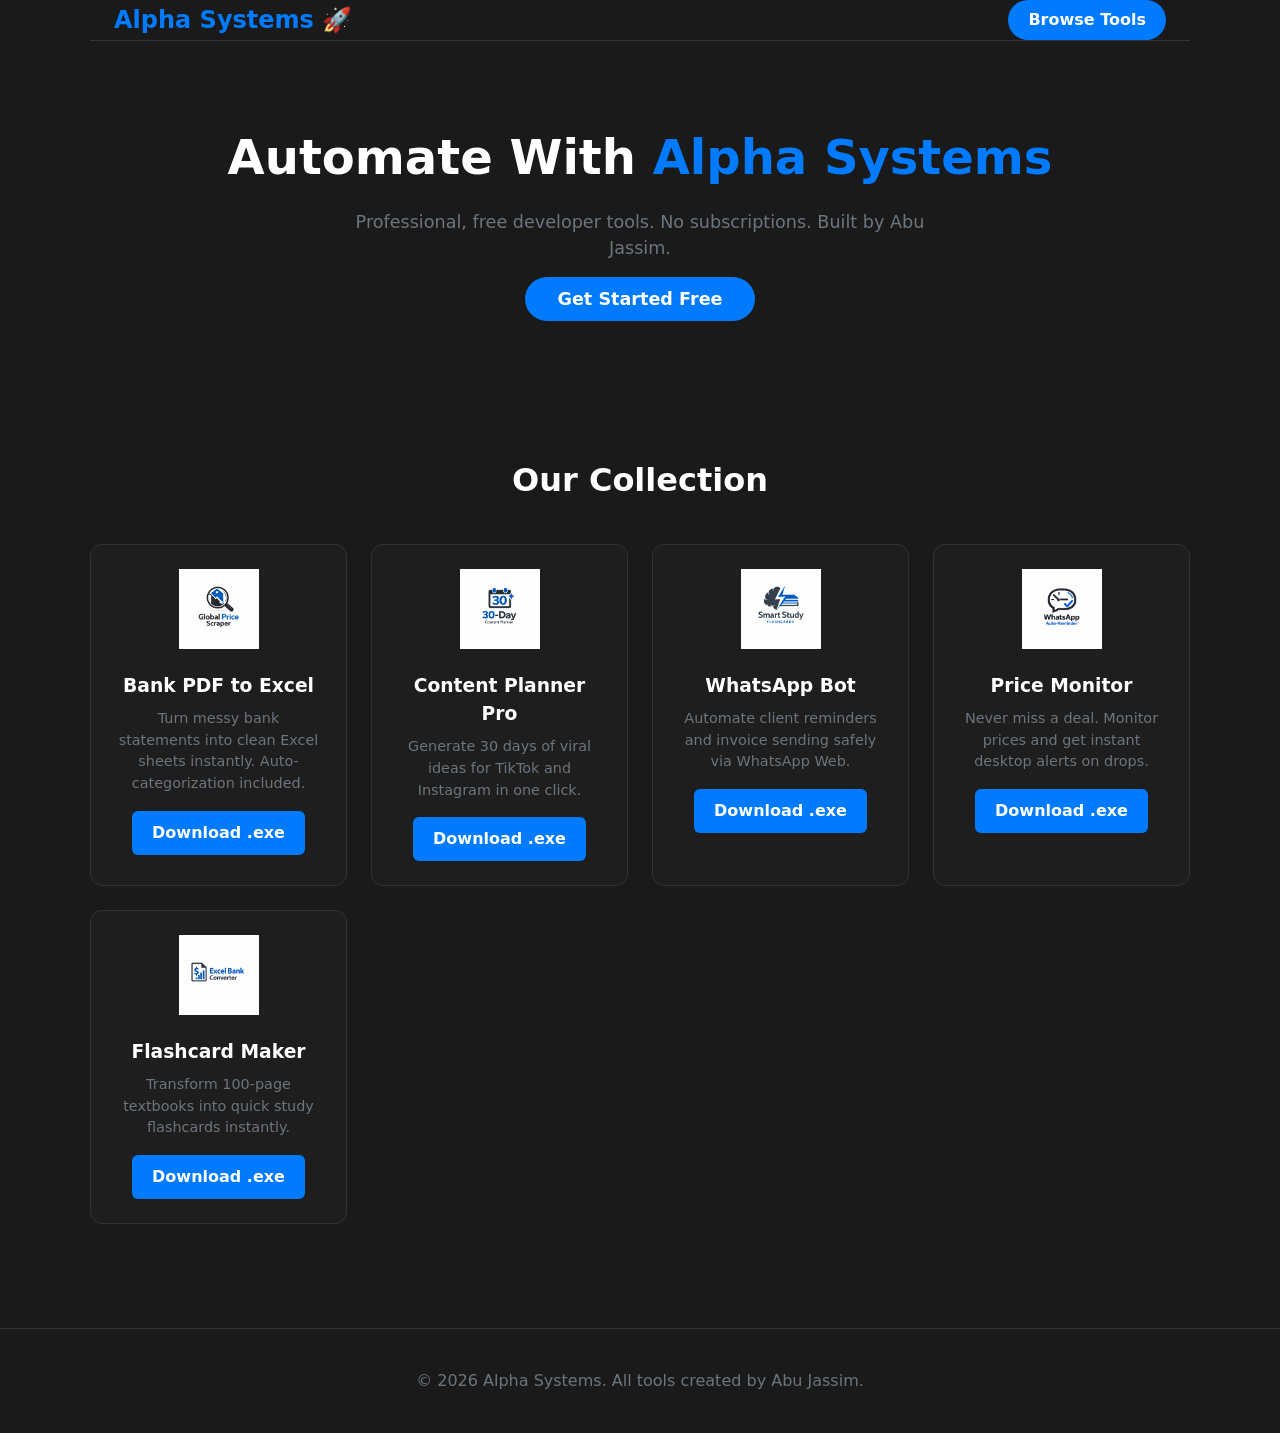
==== index.html @ 5dc7b46e "Initial Release: Alpha System Brand Integrated" ====
<!DOCTYPE html>
<html lang="en">
<head>
    <meta charset="UTF-8">
    <meta name="viewport" content="width=device-width, initial-scale=1.0">
    <title>Alpha Systems | Free Developer Tools</title>
    <link rel="stylesheet" href="styles.css">
</head>
<body>
    <nav class="container">
        <a href="#" class="logo">Alpha Systems 🚀</a>
        <a href="#tools" class="btn-nav">Browse Tools</a>
    </nav>
    <header class="hero container">
        <h1>Automate With <span class="hl">Alpha Systems</span></h1>
        <p>Professional, free developer tools. No subscriptions. Built by Abu Jassim.</p>
        <a href="#tools" class="btn-hero">Get Started Free</a>
    </header>
    <section id="tools" class="section container">
        <h2>Our Collection</h2>
        <div class="grid">
            <div class="card"> <img src="assets/logo_bank.png" class="card-img" alt="Bank Tool Logo"> <h3>Bank PDF to Excel</h3> <p>Turn messy bank statements into clean Excel sheets instantly. Auto-categorization included.</p> <a href="#" class="btn-card">Download .exe</a> </div>
            <div class="card"> <img src="assets/logo_planner.png" class="card-img" alt="Planner Tool Logo"> <h3>Content Planner Pro</h3> <p>Generate 30 days of viral ideas for TikTok and Instagram in one click.</p> <a href="#" class="btn-card">Download .exe</a> </div>
            <div class="card"> <img src="assets/logo_whatsapp.png" class="card-img" alt="WhatsApp Bot Logo"> <h3>WhatsApp Bot</h3> <p>Automate client reminders and invoice sending safely via WhatsApp Web.</p> <a href="#" class="btn-card">Download .exe</a> </div>
            <div class="card"> <img src="assets/logo_price.png" class="card-img" alt="Price Monitor Logo"> <h3>Price Monitor</h3> <p>Never miss a deal. Monitor prices and get instant desktop alerts on drops.</p> <a href="#" class="btn-card">Download .exe</a> </div>
            <div class="card"> <img src="assets/logo_study.png" class="card-img" alt="Study Helper Logo"> <h3>Flashcard Maker</h3> <p>Transform 100-page textbooks into quick study flashcards instantly.</p> <a href="#" class="btn-card">Download .exe</a> </div>
        </div>
    </section>
    <footer>&copy; 2026 Alpha Systems. All tools created by Abu Jassim.</footer>
</body>
</html>
---- styles.css ----
/* Alpha System Brand Styles */
:root {
    --bg-primary: #1A1A1B;
    --bg-card: #1E1E1E;
    --accent: #007BFF;
    --text-secondary: #6C757D;
    --text-white: #FFFFFF;
    --spacing-base: 8px;
}
* { box-sizing: border-box; margin: 0; padding: 0; }
body {
    font-family: 'Inter', system-ui, sans-serif;
    background: var(--bg-primary);
    color: var(--text-white);
    line-height: 1.5;
}
.container { max-width: 1100px; margin: 0 auto; padding: 0 calc(var(--spacing-base) * 3); }

/* Navigation */
nav { padding: calc(var(--spacing-base) * 2); border-bottom: 1px solid #333; display: flex; justify-content: space-between; align-items: center; }
.logo { font-weight: 800; font-size: 1.5rem; color: var(--accent); text-decoration: none; }
.btn-nav { background: var(--accent); color: white; padding: calc(var(--spacing-base) * 1) calc(var(--spacing-base) * 2.5); border-radius: 50px; text-decoration: none; font-weight: 600; }

/* Hero */
.hero { text-align: center; padding: calc(var(--spacing-base) * 10) 0; }
.hero h1 { font-size: 3rem; margin-bottom: calc(var(--spacing-base) * 2); }
.hero .hl { color: var(--accent); }
.hero p { color: var(--text-secondary); font-size: 1.1rem; max-width: 600px; margin: 0 auto calc(var(--spacing-base) * 3); }
.btn-hero { font-size: 1.1rem; padding: calc(var(--spacing-base) * 1.5) calc(var(--spacing-base) * 4); background: var(--accent); color: white; border-radius: 50px; text-decoration: none; font-weight: bold; }

/* Grid */
.section { padding: calc(var(--spacing-base) * 8) 0; }
.section h2 { text-align: center; margin-bottom: calc(var(--spacing-base) * 5); font-size: 2rem; }
.grid { display: grid; grid-template-columns: repeat(auto-fit, minmax(250px, 1fr)); gap: calc(var(--spacing-base) * 3); }
.card { background: var(--bg-card); padding: calc(var(--spacing-base) * 3); border-radius: 12px; border: 1px solid #333; text-align: center; transition: transform 0.2s; }
.card:hover { transform: translateY(-4px); border-color: var(--accent); }
.card-img { width: 80px; height: 80px; margin-bottom: calc(var(--spacing-base) * 2); object-fit: contain; }
.card h3 { margin-bottom: calc(var(--spacing-base) * 1); }
.card p { color: var(--text-secondary); font-size: 0.9rem; margin-bottom: calc(var(--spacing-base) * 2); }
.btn-card { display: inline-block; padding: 10px 20px; background: var(--accent); color: white; text-decoration: none; border-radius: 6px; font-weight: 600; }

footer { text-align: center; padding: calc(var(--spacing-base) * 5); color: var(--text-secondary); margin-top: calc(var(--spacing-base) * 5); border-top: 1px solid #333; }
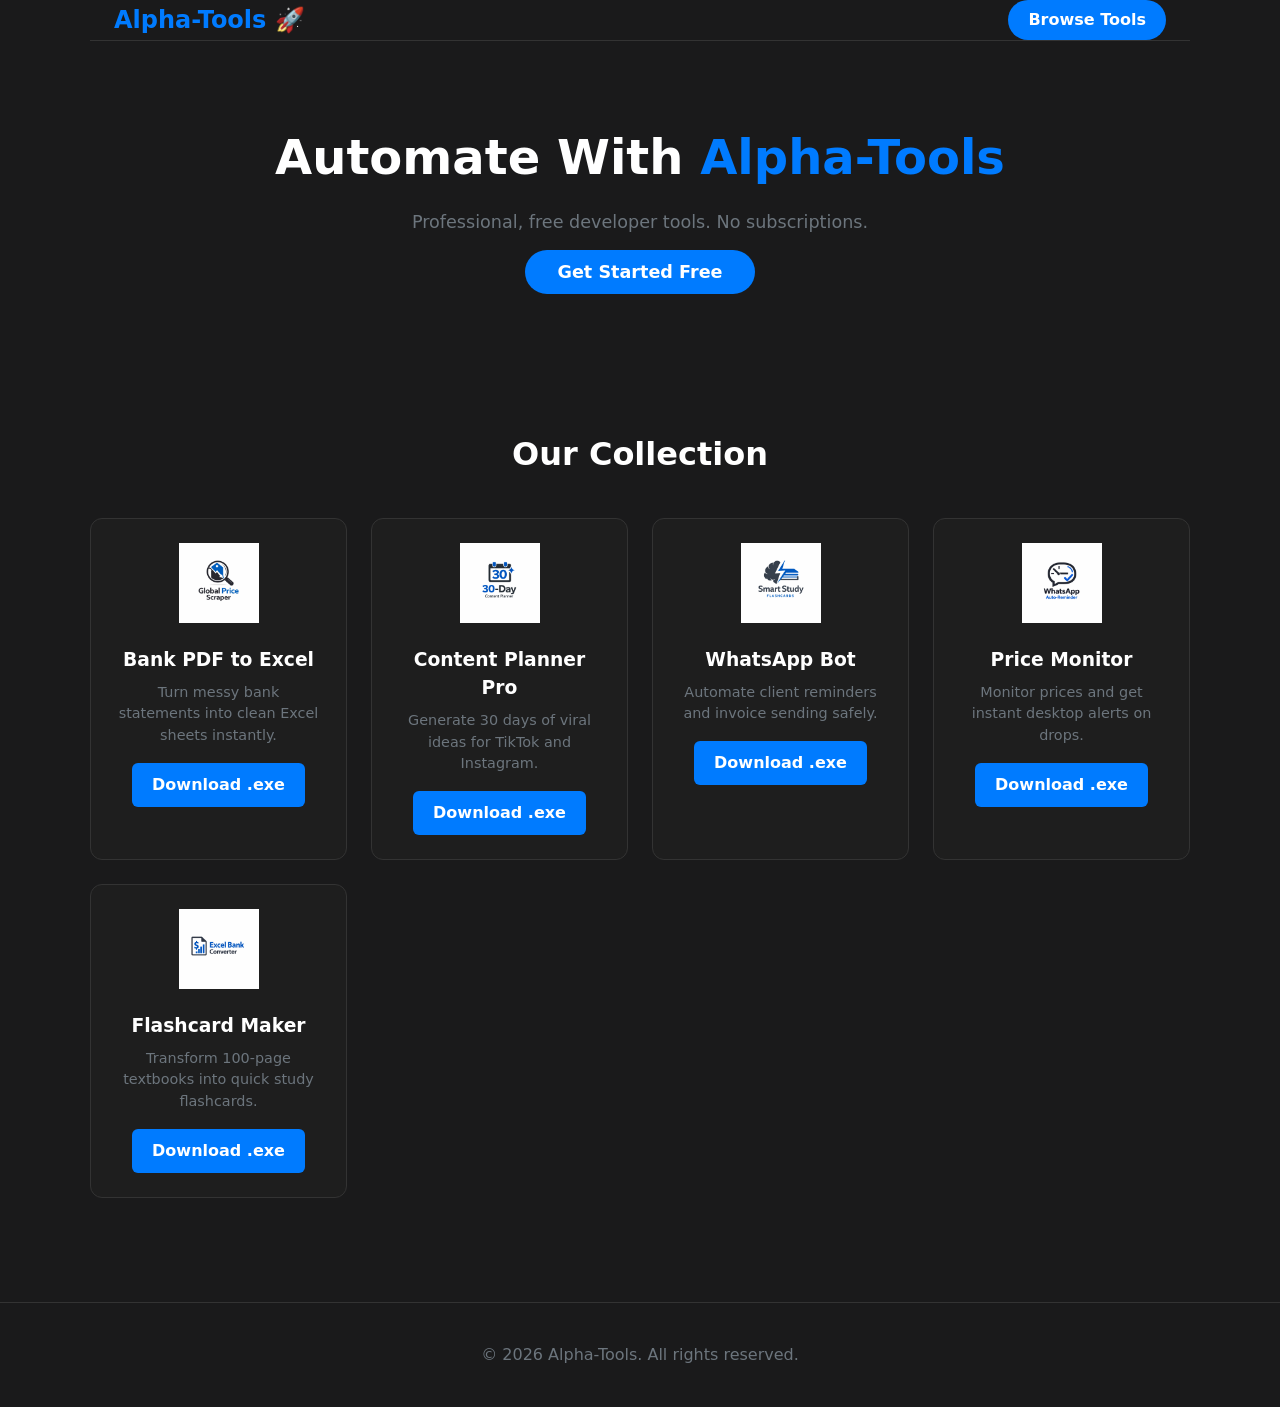
==== commit 20f445dc: "Update: Alpha-Tools Branding and Executables Added" ====
--- a/index.html
+++ b/index.html
@@ -3,29 +3,54 @@
 <head>
     <meta charset="UTF-8">
     <meta name="viewport" content="width=device-width, initial-scale=1.0">
-    <title>Alpha Systems | Free Developer Tools</title>
+    <title>Alpha-Tools | Free Developer Utilities</title>
     <link rel="stylesheet" href="styles.css">
 </head>
 <body>
     <nav class="container">
-        <a href="#" class="logo">Alpha Systems 🚀</a>
+        <a href="#" class="logo">Alpha-Tools 🚀</a>
         <a href="#tools" class="btn-nav">Browse Tools</a>
     </nav>
     <header class="hero container">
-        <h1>Automate With <span class="hl">Alpha Systems</span></h1>
-        <p>Professional, free developer tools. No subscriptions. Built by Abu Jassim.</p>
+        <h1>Automate With <span class="hl">Alpha-Tools</span></h1>
+        <p>Professional, free developer tools. No subscriptions.</p>
         <a href="#tools" class="btn-hero">Get Started Free</a>
     </header>
     <section id="tools" class="section container">
         <h2>Our Collection</h2>
         <div class="grid">
-            <div class="card"> <img src="assets/logo_bank.png" class="card-img" alt="Bank Tool Logo"> <h3>Bank PDF to Excel</h3> <p>Turn messy bank statements into clean Excel sheets instantly. Auto-categorization included.</p> <a href="#" class="btn-card">Download .exe</a> </div>
-            <div class="card"> <img src="assets/logo_planner.png" class="card-img" alt="Planner Tool Logo"> <h3>Content Planner Pro</h3> <p>Generate 30 days of viral ideas for TikTok and Instagram in one click.</p> <a href="#" class="btn-card">Download .exe</a> </div>
-            <div class="card"> <img src="assets/logo_whatsapp.png" class="card-img" alt="WhatsApp Bot Logo"> <h3>WhatsApp Bot</h3> <p>Automate client reminders and invoice sending safely via WhatsApp Web.</p> <a href="#" class="btn-card">Download .exe</a> </div>
-            <div class="card"> <img src="assets/logo_price.png" class="card-img" alt="Price Monitor Logo"> <h3>Price Monitor</h3> <p>Never miss a deal. Monitor prices and get instant desktop alerts on drops.</p> <a href="#" class="btn-card">Download .exe</a> </div>
-            <div class="card"> <img src="assets/logo_study.png" class="card-img" alt="Study Helper Logo"> <h3>Flashcard Maker</h3> <p>Transform 100-page textbooks into quick study flashcards instantly.</p> <a href="#" class="btn-card">Download .exe</a> </div>
+            <div class="card">
+                <img src="assets/logo_bank.png" class="card-img" alt="Bank Tool">
+                <h3>Bank PDF to Excel</h3>
+                <p>Turn messy bank statements into clean Excel sheets instantly.</p>
+                <a href="downloads/Bank_Converter.exe" class="btn-card">Download .exe</a>
+            </div>
+            <div class="card">
+                <img src="assets/logo_planner.png" class="card-img" alt="Planner">
+                <h3>Content Planner Pro</h3>
+                <p>Generate 30 days of viral ideas for TikTok and Instagram.</p>
+                <a href="downloads/Content_Planner.exe" class="btn-card">Download .exe</a>
+            </div>
+            <div class="card">
+                <img src="assets/logo_whatsapp.png" class="card-img" alt="WhatsApp Bot">
+                <h3>WhatsApp Bot</h3>
+                <p>Automate client reminders and invoice sending safely.</p>
+                <a href="downloads/WhatsApp_Bot.exe" class="btn-card">Download .exe</a>
+            </div>
+            <div class="card">
+                <img src="assets/logo_price.png" class="card-img" alt="Price Monitor">
+                <h3>Price Monitor</h3>
+                <p>Monitor prices and get instant desktop alerts on drops.</p>
+                <a href="downloads/Price_Monitor.exe" class="btn-card">Download .exe</a>
+            </div>
+            <div class="card">
+                <img src="assets/logo_study.png" class="card-img" alt="Study Helper">
+                <h3>Flashcard Maker</h3>
+                <p>Transform 100-page textbooks into quick study flashcards.</p>
+                <a href="downloads/Flashcard_Maker.exe" class="btn-card">Download .exe</a>
+            </div>
         </div>
     </section>
-    <footer>&copy; 2026 Alpha Systems. All tools created by Abu Jassim.</footer>
+    <footer>&copy; 2026 Alpha-Tools. All rights reserved.</footer>
 </body>
 </html>
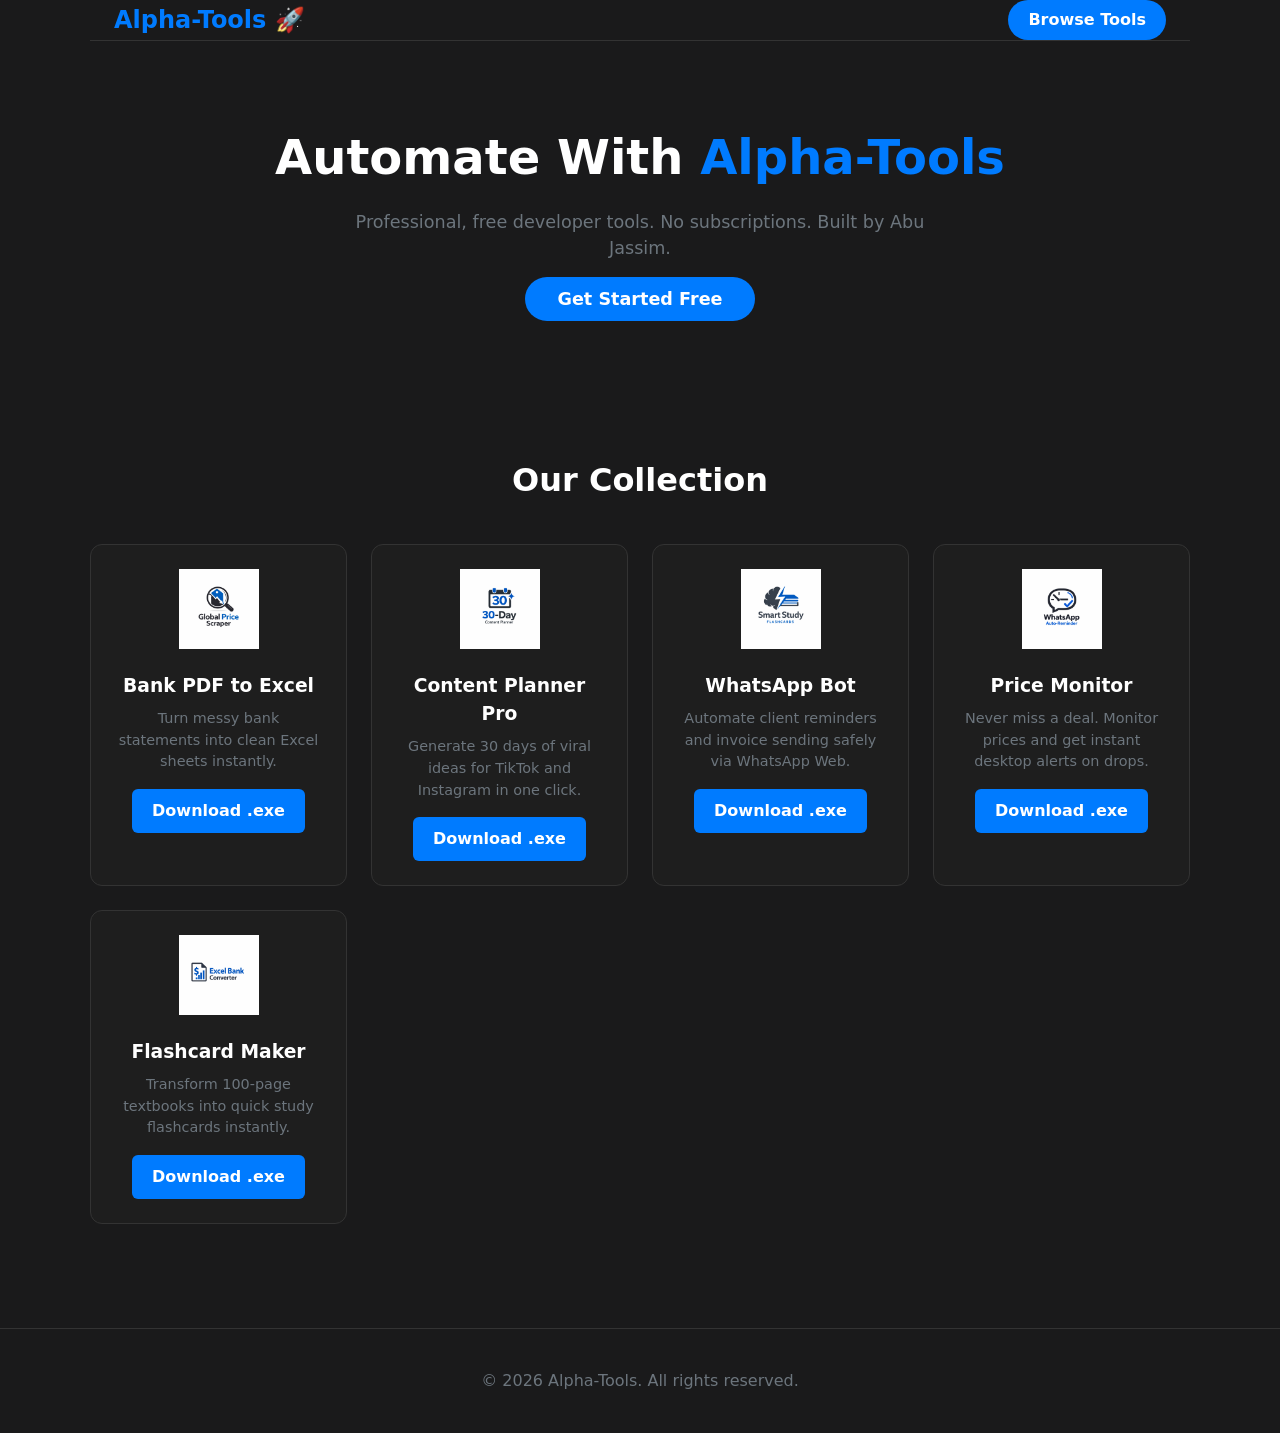
==== commit aa343564: "Update: Alpha-Tools Branding and Placeholder Links" ====
--- a/index.html
+++ b/index.html
@@ -13,41 +13,55 @@
     </nav>
     <header class="hero container">
         <h1>Automate With <span class="hl">Alpha-Tools</span></h1>
-        <p>Professional, free developer tools. No subscriptions.</p>
+        <p>Professional, free developer tools. No subscriptions. Built by Abu Jassim.</p>
         <a href="#tools" class="btn-hero">Get Started Free</a>
     </header>
     <section id="tools" class="section container">
         <h2>Our Collection</h2>
         <div class="grid">
+            <!-- TOOL 1 -->
             <div class="card">
-                <img src="assets/logo_bank.png" class="card-img" alt="Bank Tool">
+                <img src="assets/logo_bank.png" class="card-img" alt="Bank Tool Logo">
                 <h3>Bank PDF to Excel</h3>
                 <p>Turn messy bank statements into clean Excel sheets instantly.</p>
-                <a href="downloads/Bank_Converter.exe" class="btn-card">Download .exe</a>
+                <!-- 🔗 DOWNLOAD LINK: Replace "#" with your actual link below -->
+                <a href="#" class="btn-card">Download .exe</a>
             </div>
+            
+            <!-- TOOL 2 -->
             <div class="card">
-                <img src="assets/logo_planner.png" class="card-img" alt="Planner">
+                <img src="assets/logo_planner.png" class="card-img" alt="Planner Tool Logo">
                 <h3>Content Planner Pro</h3>
-                <p>Generate 30 days of viral ideas for TikTok and Instagram.</p>
-                <a href="downloads/Content_Planner.exe" class="btn-card">Download .exe</a>
+                <p>Generate 30 days of viral ideas for TikTok and Instagram in one click.</p>
+                <!-- 🔗 DOWNLOAD LINK: Replace "#" with your actual link below -->
+                <a href="#" class="btn-card">Download .exe</a>
             </div>
+            
+            <!-- TOOL 3 -->
             <div class="card">
-                <img src="assets/logo_whatsapp.png" class="card-img" alt="WhatsApp Bot">
+                <img src="assets/logo_whatsapp.png" class="card-img" alt="WhatsApp Bot Logo">
                 <h3>WhatsApp Bot</h3>
-                <p>Automate client reminders and invoice sending safely.</p>
-                <a href="downloads/WhatsApp_Bot.exe" class="btn-card">Download .exe</a>
+                <p>Automate client reminders and invoice sending safely via WhatsApp Web.</p>
+                <!-- 🔗 DOWNLOAD LINK: Replace "#" with your actual link below -->
+                <a href="#" class="btn-card">Download .exe</a>
             </div>
+            
+            <!-- TOOL 4 -->
             <div class="card">
-                <img src="assets/logo_price.png" class="card-img" alt="Price Monitor">
+                <img src="assets/logo_price.png" class="card-img" alt="Price Monitor Logo">
                 <h3>Price Monitor</h3>
-                <p>Monitor prices and get instant desktop alerts on drops.</p>
-                <a href="downloads/Price_Monitor.exe" class="btn-card">Download .exe</a>
+                <p>Never miss a deal. Monitor prices and get instant desktop alerts on drops.</p>
+                <!-- 🔗 DOWNLOAD LINK: Replace "#" with your actual link below -->
+                <a href="#" class="btn-card">Download .exe</a>
             </div>
+            
+            <!-- TOOL 5 -->
             <div class="card">
-                <img src="assets/logo_study.png" class="card-img" alt="Study Helper">
+                <img src="assets/logo_study.png" class="card-img" alt="Study Helper Logo">
                 <h3>Flashcard Maker</h3>
-                <p>Transform 100-page textbooks into quick study flashcards.</p>
-                <a href="downloads/Flashcard_Maker.exe" class="btn-card">Download .exe</a>
+                <p>Transform 100-page textbooks into quick study flashcards instantly.</p>
+                <!-- 🔗 DOWNLOAD LINK: Replace "#" with your actual link below -->
+                <a href="#" class="btn-card">Download .exe</a>
             </div>
         </div>
     </section>
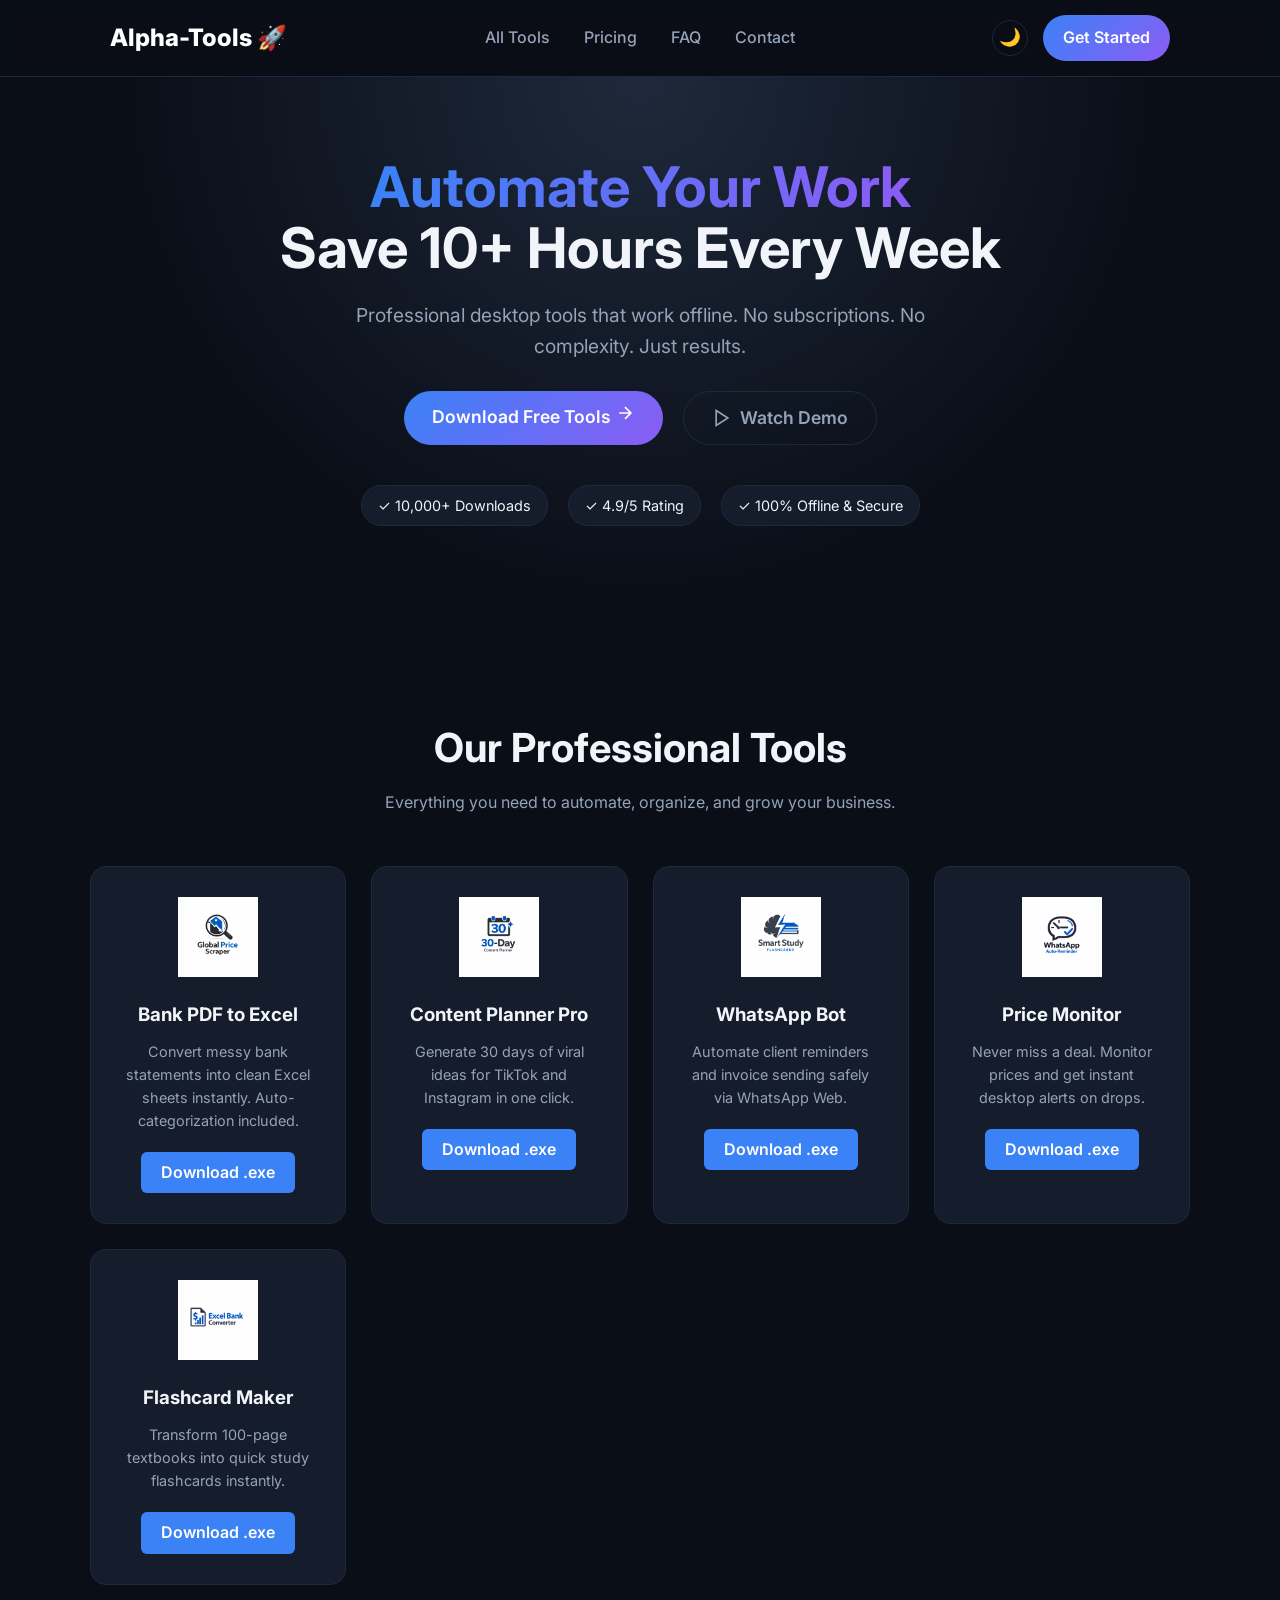
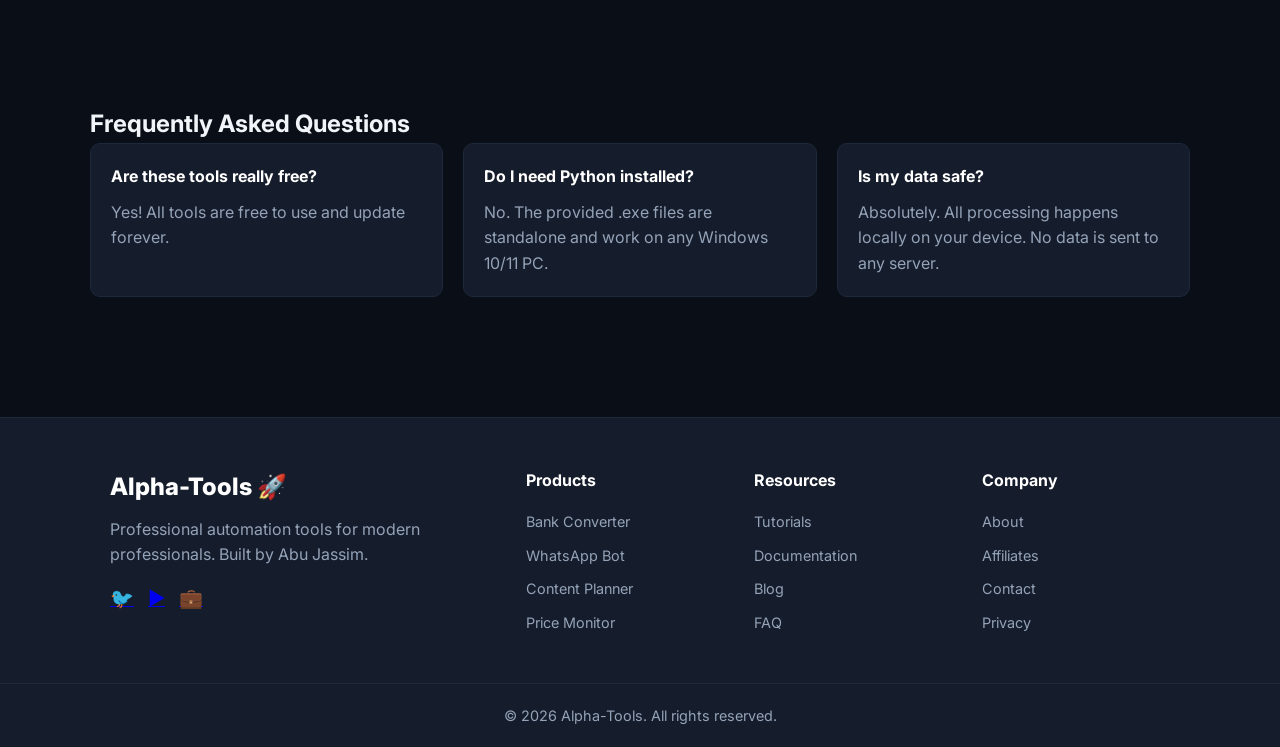
==== commit b2196117: "Major UI/UX Upgrade: Navbar, Hero, Footer, SEO, and FAQ" ====
--- a/index.html
+++ b/index.html
@@ -3,68 +3,183 @@
 <head>
     <meta charset="UTF-8">
     <meta name="viewport" content="width=device-width, initial-scale=1.0">
-    <title>Alpha-Tools | Free Developer Utilities</title>
+    <title>Alpha-Tools | Professional Automation Software</title>
+    <meta name="description" content="Automate your work and save 10+ hours every week with Alpha-Tools. Professional desktop tools for PDF conversion, WhatsApp automation, content planning, and more.">
+    <meta name="keywords" content="automation, productivity, PDF to Excel, WhatsApp bot, content planner, price monitor, desktop tools">
+
+    <!-- Open Graph / Facebook -->
+    <meta property="og:type" content="website">
+    <meta property="og:url" content="https://1Foad1.github.io/Alpha-System-Hub/">
+    <meta property="og:title" content="Alpha-Tools | Automate Your Work">
+    <meta property="og:description" content="Professional desktop tools that work offline. No subscriptions. No complexity.">
+    <meta property="og:image" content="/og-image.png">
+
+    <!-- Schema Markup -->
+    <script type="application/ld+json">
+    {
+      "@context": "https://schema.org",
+      "@type": "SoftwareApplication",
+      "name": "Alpha-Tools",
+      "applicationCategory": "BusinessApplication",
+      "operatingSystem": "Windows 10/11",
+      "offers": { "@type": "Offer", "price": "0", "priceCurrency": "USD" },
+      "aggregateRating": { "@type": "AggregateRating", "ratingValue": "4.9", "ratingCount": "234" }
+    }
+    </script>
+
     <link rel="stylesheet" href="styles.css">
+    <link rel="preconnect" href="https://fonts.googleapis.com">
+    <link rel="preconnect" href="https://fonts.gstatic.com" crossorigin>
+    <link href="https://fonts.googleapis.com/css2?family=Inter:wght@400;600;800&display=swap" rel="stylesheet">
 </head>
 <body>
-    <nav class="container">
-        <a href="#" class="logo">Alpha-Tools 🚀</a>
-        <a href="#tools" class="btn-nav">Browse Tools</a>
+    <nav class="navbar">
+        <div class="container nav-content">
+            <a href="/" class="logo">Alpha-Tools 🚀</a>
+            <div class="nav-links">
+                <a href="#tools">All Tools</a>
+                <a href="#pricing">Pricing</a>
+                <a href="#faq">FAQ</a>
+                <a href="#contact">Contact</a>
+            </div>
+            <div class="nav-actions">
+                <button class="theme-toggle" aria-label="Toggle Theme">🌙</button>
+                <a href="#tools" class="btn-primary">Get Started</a>
+            </div>
+        </div>
     </nav>
-    <header class="hero container">
-        <h1>Automate With <span class="hl">Alpha-Tools</span></h1>
-        <p>Professional, free developer tools. No subscriptions. Built by Abu Jassim.</p>
-        <a href="#tools" class="btn-hero">Get Started Free</a>
+
+    <header class="hero">
+        <div class="container hero-content">
+            <h1>
+                <span class="gradient-text">Automate Your Work</span>
+                <br>Save 10+ Hours Every Week
+            </h1>
+            <p class="hero-subtitle">
+                Professional desktop tools that work offline. No subscriptions. No complexity. Just results.
+            </p>
+            <div class="hero-cta">
+                <a href="#tools" class="btn-primary btn-large">
+                    Download Free Tools
+                    <svg width="20" height="20" viewBox="0 0 24 24" fill="none" stroke="currentColor" stroke-width="2"><path d="M5 12h14M12 5l7 7-7 7"/></svg>
+                </a>
+                <a href="#demo" class="btn-secondary btn-large">
+                    <svg width="20" height="20" viewBox="0 0 24 24" fill="none" stroke="currentColor" stroke-width="2"><polygon points="5 3 19 12 5 21 5 3"></polygon></svg>
+                    Watch Demo
+                </a>
+            </div>
+            <div class="trust-badges">
+                <div class="badge">✓ 10,000+ Downloads</div>
+                <div class="badge">✓ 4.9/5 Rating</div>
+                <div class="badge">✓ 100% Offline & Secure</div>
+            </div>
+        </div>
     </header>
+
     <section id="tools" class="section container">
-        <h2>Our Collection</h2>
+        <div class="section-header">
+            <h2>Our Professional Tools</h2>
+            <p>Everything you need to automate, organize, and grow your business.</p>
+        </div>
         <div class="grid">
             <!-- TOOL 1 -->
             <div class="card">
-                <img src="assets/logo_bank.png" class="card-img" alt="Bank Tool Logo">
+                <img src="assets/logo_bank.png" class="card-img" alt="Bank Converter">
                 <h3>Bank PDF to Excel</h3>
-                <p>Turn messy bank statements into clean Excel sheets instantly.</p>
-                <!-- 🔗 DOWNLOAD LINK: Replace "#" with your actual link below -->
+                <p>Convert messy bank statements into clean Excel sheets instantly. Auto-categorization included.</p>
                 <a href="#" class="btn-card">Download .exe</a>
             </div>
-            
             <!-- TOOL 2 -->
             <div class="card">
-                <img src="assets/logo_planner.png" class="card-img" alt="Planner Tool Logo">
+                <img src="assets/logo_planner.png" class="card-img" alt="Content Planner">
                 <h3>Content Planner Pro</h3>
                 <p>Generate 30 days of viral ideas for TikTok and Instagram in one click.</p>
-                <!-- 🔗 DOWNLOAD LINK: Replace "#" with your actual link below -->
                 <a href="#" class="btn-card">Download .exe</a>
             </div>
-            
             <!-- TOOL 3 -->
             <div class="card">
-                <img src="assets/logo_whatsapp.png" class="card-img" alt="WhatsApp Bot Logo">
+                <img src="assets/logo_whatsapp.png" class="card-img" alt="WhatsApp Bot">
                 <h3>WhatsApp Bot</h3>
                 <p>Automate client reminders and invoice sending safely via WhatsApp Web.</p>
-                <!-- 🔗 DOWNLOAD LINK: Replace "#" with your actual link below -->
                 <a href="#" class="btn-card">Download .exe</a>
             </div>
-            
             <!-- TOOL 4 -->
             <div class="card">
-                <img src="assets/logo_price.png" class="card-img" alt="Price Monitor Logo">
+                <img src="assets/logo_price.png" class="card-img" alt="Price Monitor">
                 <h3>Price Monitor</h3>
                 <p>Never miss a deal. Monitor prices and get instant desktop alerts on drops.</p>
-                <!-- 🔗 DOWNLOAD LINK: Replace "#" with your actual link below -->
                 <a href="#" class="btn-card">Download .exe</a>
             </div>
-            
             <!-- TOOL 5 -->
             <div class="card">
-                <img src="assets/logo_study.png" class="card-img" alt="Study Helper Logo">
+                <img src="assets/logo_study.png" class="card-img" alt="Flashcard Maker">
                 <h3>Flashcard Maker</h3>
                 <p>Transform 100-page textbooks into quick study flashcards instantly.</p>
-                <!-- 🔗 DOWNLOAD LINK: Replace "#" with your actual link below -->
                 <a href="#" class="btn-card">Download .exe</a>
             </div>
         </div>
     </section>
-    <footer>&copy; 2026 Alpha-Tools. All rights reserved.</footer>
+
+    <section id="faq" class="section container">
+        <h2>Frequently Asked Questions</h2>
+        <div class="faq-grid">
+            <div class="faq-item">
+                <h4>Are these tools really free?</h4>
+                <p>Yes! All tools are free to use and update forever.</p>
+            </div>
+            <div class="faq-item">
+                <h4>Do I need Python installed?</h4>
+                <p>No. The provided .exe files are standalone and work on any Windows 10/11 PC.</p>
+            </div>
+            <div class="faq-item">
+                <h4>Is my data safe?</h4>
+                <p>Absolutely. All processing happens locally on your device. No data is sent to any server.</p>
+            </div>
+        </div>
+    </section>
+
+    <footer class="footer">
+        <div class="container footer-grid">
+            <div class="footer-brand">
+                <a href="/" class="footer-logo">Alpha-Tools 🚀</a>
+                <p>Professional automation tools for modern professionals. Built by Abu Jassim.</p>
+                <div class="social-links">
+                    <a href="#" aria-label="Twitter">🐦</a>
+                    <a href="#" aria-label="YouTube">▶️</a>
+                    <a href="#" aria-label="LinkedIn">💼</a>
+                </div>
+            </div>
+            <div class="footer-col">
+                <h4>Products</h4>
+                <ul>
+                    <li><a href="#">Bank Converter</a></li>
+                    <li><a href="#">WhatsApp Bot</a></li>
+                    <li><a href="#">Content Planner</a></li>
+                    <li><a href="#">Price Monitor</a></li>
+                </ul>
+            </div>
+            <div class="footer-col">
+                <h4>Resources</h4>
+                <ul>
+                    <li><a href="#">Tutorials</a></li>
+                    <li><a href="#">Documentation</a></li>
+                    <li><a href="#">Blog</a></li>
+                    <li><a href="#">FAQ</a></li>
+                </ul>
+            </div>
+            <div class="footer-col">
+                <h4>Company</h4>
+                <ul>
+                    <li><a href="#">About</a></li>
+                    <li><a href="#">Affiliates</a></li>
+                    <li><a href="#">Contact</a></li>
+                    <li><a href="#">Privacy</a></li>
+                </ul>
+            </div>
+        </div>
+        <div class="footer-bottom">
+            <p>&copy; 2026 Alpha-Tools. All rights reserved.</p>
+        </div>
+    </footer>
 </body>
 </html>
--- a/styles.css
+++ b/styles.css
@@ -1,42 +1,219 @@
-/* Alpha System Brand Styles */
+/* Alpha-Tools Professional Design - 2026 */
 :root {
-    --bg-primary: #1A1A1B;
-    --bg-card: #1E1E1E;
-    --accent: #007BFF;
-    --text-secondary: #6C757D;
-    --text-white: #FFFFFF;
-    --spacing-base: 8px;
-}
-* { box-sizing: border-box; margin: 0; padding: 0; }
+    --primary: #3b82f6;
+    --primary-dark: #2563eb;
+    --accent: #8b5cf6;
+    --bg-dark: #0a0e17;
+    --bg-card: #151c2b;
+    --bg-elevated: #1e293b;
+    --text-main: #f1f5f9;
+    --text-muted: #94a3b8;
+    --border: #1e293b;
+    --radius: 16px;
+    --shadow: 0 20px 40px rgba(0,0,0,0.4);
+}
+
+* { margin: 0; padding: 0; box-sizing: border-box; }
+
 body {
     font-family: 'Inter', system-ui, sans-serif;
-    background: var(--bg-primary);
-    color: var(--text-white);
-    line-height: 1.5;
-}
-.container { max-width: 1100px; margin: 0 auto; padding: 0 calc(var(--spacing-base) * 3); }
-
-/* Navigation */
-nav { padding: calc(var(--spacing-base) * 2); border-bottom: 1px solid #333; display: flex; justify-content: space-between; align-items: center; }
-.logo { font-weight: 800; font-size: 1.5rem; color: var(--accent); text-decoration: none; }
-.btn-nav { background: var(--accent); color: white; padding: calc(var(--spacing-base) * 1) calc(var(--spacing-base) * 2.5); border-radius: 50px; text-decoration: none; font-weight: 600; }
-
-/* Hero */
-.hero { text-align: center; padding: calc(var(--spacing-base) * 10) 0; }
-.hero h1 { font-size: 3rem; margin-bottom: calc(var(--spacing-base) * 2); }
-.hero .hl { color: var(--accent); }
-.hero p { color: var(--text-secondary); font-size: 1.1rem; max-width: 600px; margin: 0 auto calc(var(--spacing-base) * 3); }
-.btn-hero { font-size: 1.1rem; padding: calc(var(--spacing-base) * 1.5) calc(var(--spacing-base) * 4); background: var(--accent); color: white; border-radius: 50px; text-decoration: none; font-weight: bold; }
-
-/* Grid */
-.section { padding: calc(var(--spacing-base) * 8) 0; }
-.section h2 { text-align: center; margin-bottom: calc(var(--spacing-base) * 5); font-size: 2rem; }
-.grid { display: grid; grid-template-columns: repeat(auto-fit, minmax(250px, 1fr)); gap: calc(var(--spacing-base) * 3); }
-.card { background: var(--bg-card); padding: calc(var(--spacing-base) * 3); border-radius: 12px; border: 1px solid #333; text-align: center; transition: transform 0.2s; }
-.card:hover { transform: translateY(-4px); border-color: var(--accent); }
-.card-img { width: 80px; height: 80px; margin-bottom: calc(var(--spacing-base) * 2); object-fit: contain; }
-.card h3 { margin-bottom: calc(var(--spacing-base) * 1); }
-.card p { color: var(--text-secondary); font-size: 0.9rem; margin-bottom: calc(var(--spacing-base) * 2); }
-.btn-card { display: inline-block; padding: 10px 20px; background: var(--accent); color: white; text-decoration: none; border-radius: 6px; font-weight: 600; }
-
-footer { text-align: center; padding: calc(var(--spacing-base) * 5); color: var(--text-secondary); margin-top: calc(var(--spacing-base) * 5); border-top: 1px solid #333; }
+    background: var(--bg-dark);
+    color: var(--text-main);
+    line-height: 1.6;
+}
+
+.container { max-width: 1100px; margin: 0 auto; padding: 0 20px; }
+
+/* --- Navigation --- */
+.navbar {
+    position: sticky;
+    top: 0;
+    background: rgba(10, 14, 23, 0.9);
+    backdrop-filter: blur(10px);
+    padding: 15px 0;
+    border-bottom: 1px solid var(--border);
+    z-index: 100;
+}
+
+.nav-content {
+    display: flex;
+    justify-content: space-between;
+    align-items: center;
+}
+
+.logo { font-weight: 800; font-size: 1.5rem; color: #fff; text-decoration: none; }
+
+.nav-links a {
+    color: var(--text-muted);
+    text-decoration: none;
+    margin: 0 15px;
+    font-weight: 500;
+    transition: color 0.3s;
+}
+.nav-links a:hover { color: #fff; }
+
+.nav-actions { display: flex; align-items: center; gap: 15px; }
+
+.theme-toggle {
+    background: none;
+    border: 1px solid var(--border);
+    color: #fff;
+    border-radius: 50%;
+    width: 36px;
+    height: 36px;
+    cursor: pointer;
+    font-size: 1.1rem;
+}
+
+.theme-toggle:hover { background: var(--bg-elevated); }
+
+/* --- Buttons --- */
+.btn-primary {
+    background: linear-gradient(135deg, var(--primary), var(--accent));
+    color: white;
+    padding: 10px 20px;
+    border-radius: 50px;
+    text-decoration: none;
+    font-weight: 600;
+    transition: transform 0.2s, box-shadow 0.2s;
+    border: none;
+    cursor: pointer;
+}
+
+.btn-primary:hover { transform: translateY(-2px); box-shadow: 0 10px 20px rgba(59,130,246,0.3); }
+
+.btn-secondary {
+    background: transparent;
+    color: var(--text-muted);
+    padding: 10px 20px;
+    border-radius: 50px;
+    text-decoration: none;
+    font-weight: 600;
+    border: 1px solid var(--border);
+    transition: all 0.2s;
+    display: inline-flex;
+    align-items: center;
+    gap: 8px;
+}
+.btn-secondary:hover { border-color: #fff; color: #fff; }
+
+.btn-large { font-size: 1.1rem; padding: 12px 28px; }
+
+/* --- Hero --- */
+.hero {
+    padding: 80px 0;
+    text-align: center;
+    background: radial-gradient(circle at top, #1e293b 0%, var(--bg-dark) 60%);
+}
+
+.hero h1 {
+    font-size: 3.5rem;
+    line-height: 1.1;
+    margin-bottom: 20px;
+}
+
+.gradient-text {
+    background: linear-gradient(to right, var(--primary), var(--accent));
+    -webkit-background-clip: text;
+    -webkit-text-fill-color: transparent;
+}
+
+.hero-subtitle {
+    font-size: 1.2rem;
+    color: var(--text-muted);
+    max-width: 600px;
+    margin: 0 auto 30px;
+}
+
+.hero-cta { display: flex; justify-content: center; gap: 20px; flex-wrap: wrap; margin-bottom: 40px; }
+
+.trust-badges { display: flex; justify-content: center; gap: 20px; flex-wrap: wrap; margin-bottom: 50px; }
+
+.badge {
+    background: var(--bg-card);
+    padding: 8px 16px;
+    border-radius: 20px;
+    font-size: 0.9rem;
+    border: 1px solid var(--border);
+}
+
+/* --- Sections & Header --- */
+.section { padding: 60px 0; }
+.section-header { text-align: center; margin-bottom: 50px; }
+.section-header h2 { font-size: 2.5rem; margin-bottom: 10px; }
+.section-header p { color: var(--text-muted); }
+
+/* --- Grid --- */
+.grid { display: grid; grid-template-columns: repeat(auto-fit, minmax(220px, 1fr)); gap: 25px; }
+
+.card {
+    background: var(--bg-card);
+    padding: 30px;
+    border-radius: var(--radius);
+    border: 1px solid var(--border);
+    transition: transform 0.3s, box-shadow 0.3s;
+    text-align: center;
+}
+
+.card:hover { transform: translateY(-10px); box-shadow: var(--shadow); }
+
+.card-img { width: 80px; margin-bottom: 15px; }
+.card h3 { margin-bottom: 10px; }
+.card p { color: var(--text-muted); font-size: 0.9rem; margin-bottom: 20px; }
+
+.btn-card {
+    display: inline-block;
+    background: var(--primary);
+    color: #fff;
+    padding: 8px 20px;
+    border-radius: 6px;
+    text-decoration: none;
+    font-weight: 600;
+}
+
+.btn-card:hover { background: var(--primary-dark); }
+
+/* --- FAQ & Footer --- */
+.faq-grid { display: grid; grid-template-columns: repeat(auto-fit, minmax(300px, 1fr)); gap: 20px; }
+.faq-item { background: var(--bg-card); padding: 20px; border-radius: 10px; border: 1px solid var(--border); }
+.faq-item h4 { color: #fff; margin-bottom: 10px; }
+.faq-item p { color: var(--text-muted); }
+
+.footer {
+    background: var(--bg-card);
+    padding: 50px 0 20px;
+    margin-top: 60px;
+    border-top: 1px solid var(--border);
+}
+
+.footer-grid {
+    display: grid;
+    grid-template-columns: 2fr 1fr 1fr 1fr;
+    gap: 40px;
+    margin-bottom: 40px;
+}
+
+.footer-brand .footer-logo { font-size: 1.5rem; font-weight: 800; color: #fff; text-decoration: none; margin-bottom: 10px; display: block; }
+.footer-brand p { color: var(--text-muted); margin-bottom: 15px; }
+.social-links a { margin-right: 10px; font-size: 1.2rem; }
+
+.footer-col h4 { color: #fff; margin-bottom: 15px; }
+.footer-col ul { list-style: none; }
+.footer-col ul li { margin-bottom: 8px; }
+.footer-col ul a { color: var(--text-muted); text-decoration: none; font-size: 0.9rem; }
+.footer-col ul a:hover { color: #fff; }
+
+.footer-bottom {
+    text-align: center;
+    padding-top: 20px;
+    border-top: 1px solid var(--border);
+    color: var(--text-muted);
+    font-size: 0.9rem;
+}
+
+/* --- Responsive --- */
+@media (max-width: 768px) {
+    .nav-links { display: none; }
+    .hero h1 { font-size: 2.5rem; }
+    .footer-grid { grid-template-columns: 1fr; }
+}
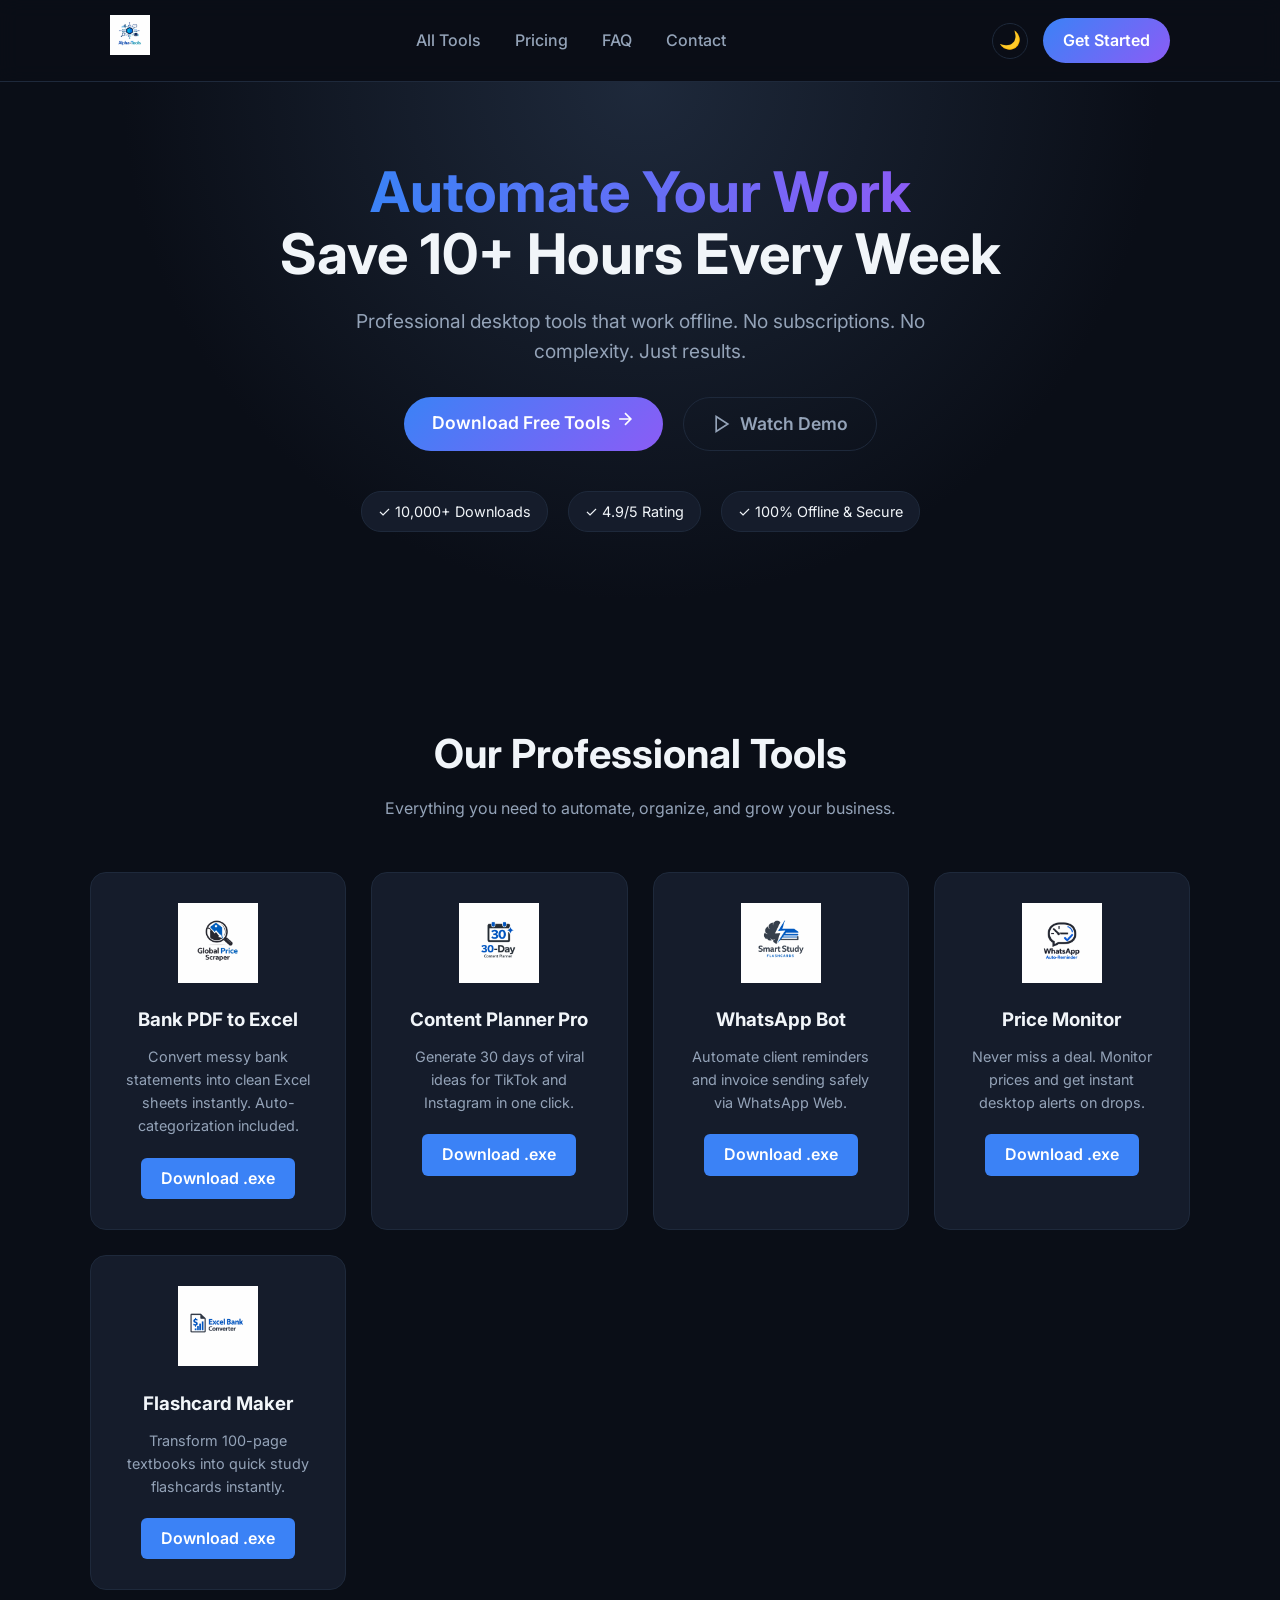
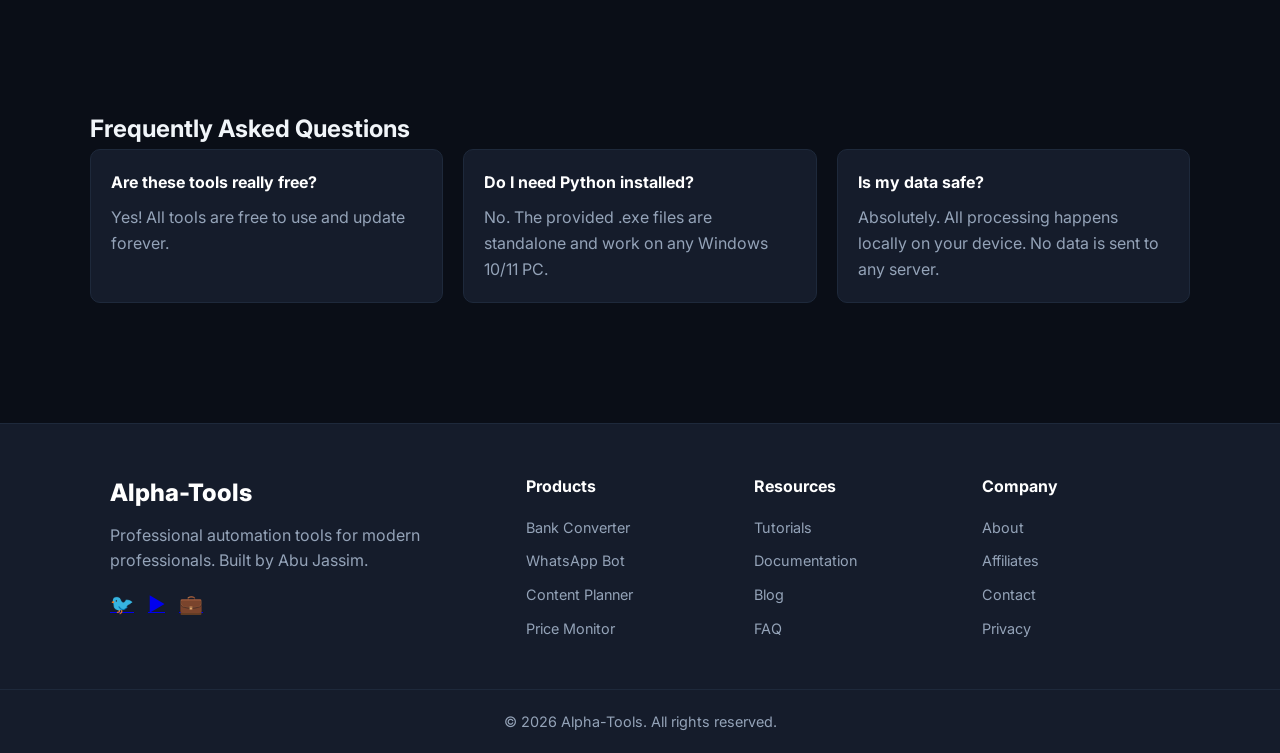
==== commit b8fe3117: "Branding: Added Official Logo and Favicon" ====
--- a/index.html
+++ b/index.html
@@ -27,6 +27,7 @@
     }
     </script>
 
+    <link rel="icon" href="assets/logo-alpha-tools.png" type="image/png">
     <link rel="stylesheet" href="styles.css">
     <link rel="preconnect" href="https://fonts.googleapis.com">
     <link rel="preconnect" href="https://fonts.gstatic.com" crossorigin>
@@ -35,7 +36,9 @@
 <body>
     <nav class="navbar">
         <div class="container nav-content">
-            <a href="/" class="logo">Alpha-Tools 🚀</a>
+            <a href="/" class="logo">
+            <img src="assets/logo-alpha-tools.png" alt="Alpha-Tools Logo" height="40">
+        </a>
             <div class="nav-links">
                 <a href="#tools">All Tools</a>
                 <a href="#pricing">Pricing</a>
@@ -141,7 +144,7 @@
     <footer class="footer">
         <div class="container footer-grid">
             <div class="footer-brand">
-                <a href="/" class="footer-logo">Alpha-Tools 🚀</a>
+                <a href="/" class="footer-logo">Alpha-Tools</a>
                 <p>Professional automation tools for modern professionals. Built by Abu Jassim.</p>
                 <div class="social-links">
                     <a href="#" aria-label="Twitter">🐦</a>
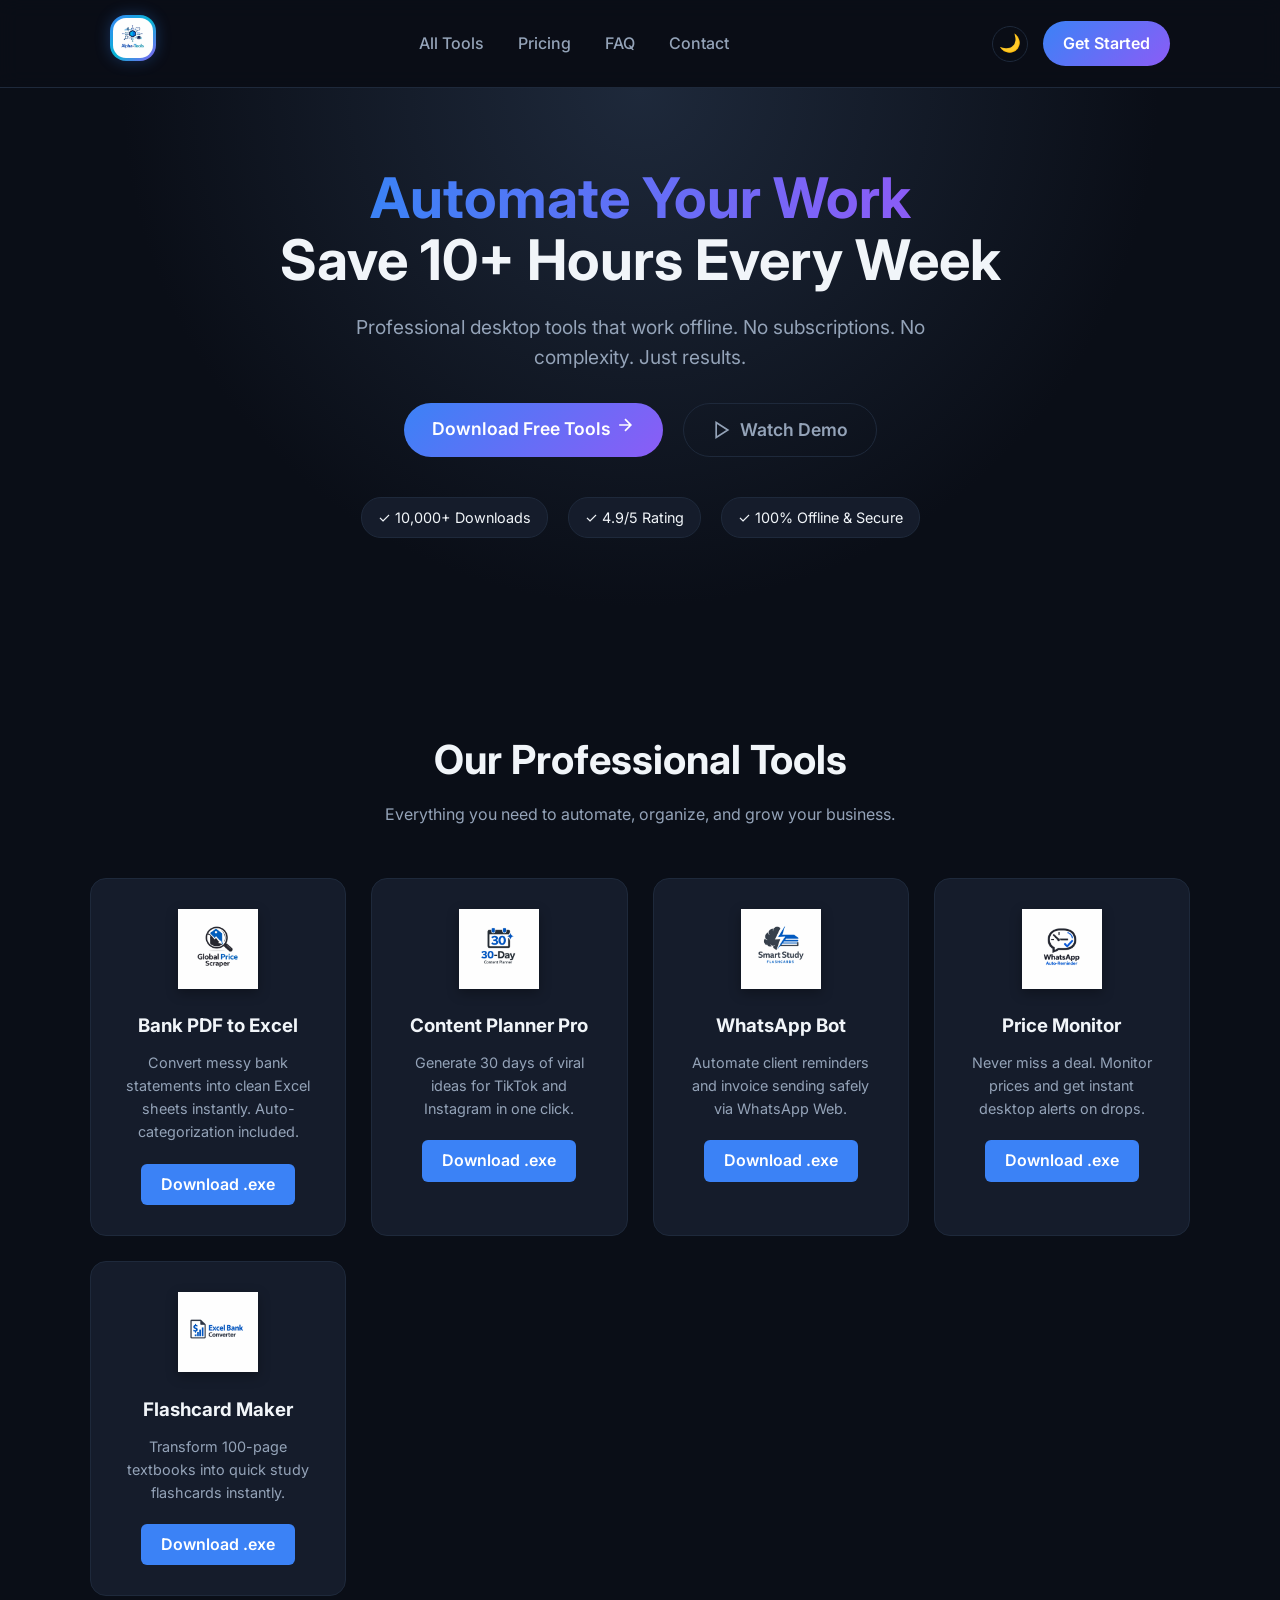
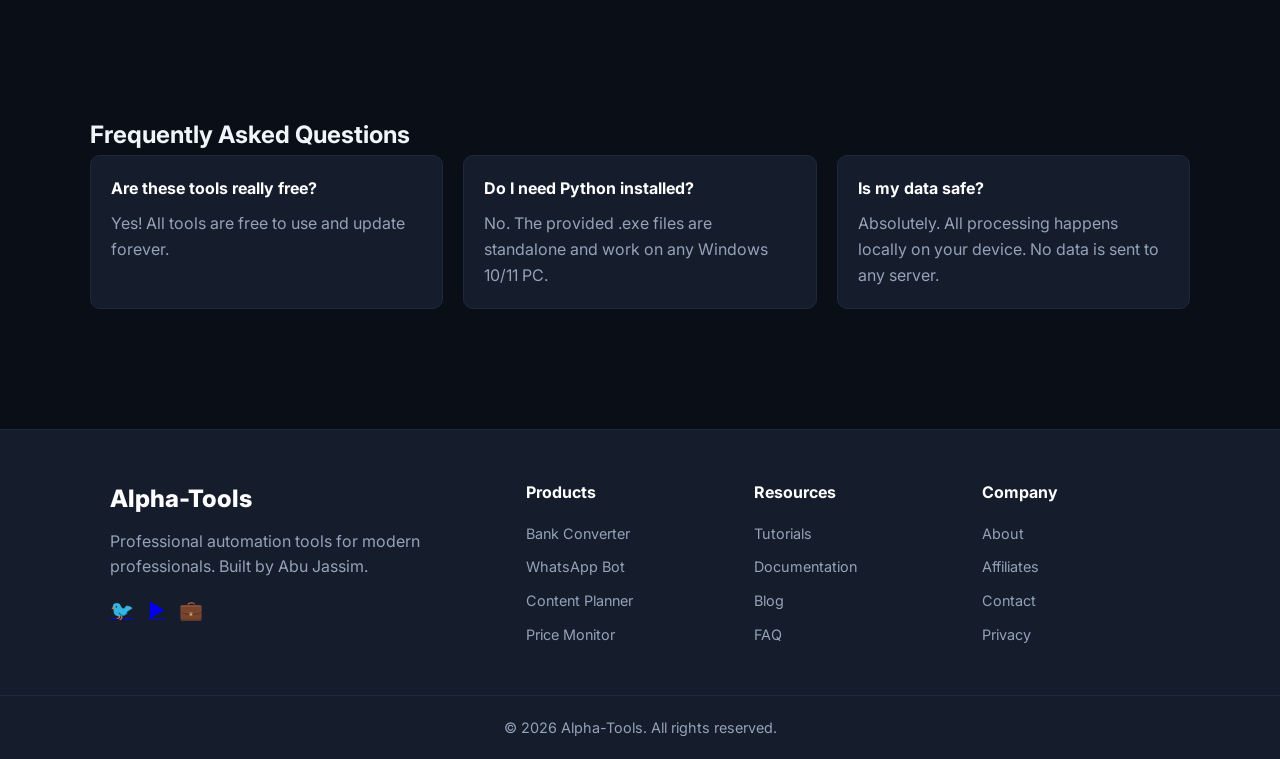
==== commit 2e350f4f: "UI: Added Glowing Logo Frame and Button Polish" ====
--- a/index.html
+++ b/index.html
@@ -37,7 +37,9 @@
     <nav class="navbar">
         <div class="container nav-content">
             <a href="/" class="logo">
-            <img src="assets/logo-alpha-tools.png" alt="Alpha-Tools Logo" height="40">
+            <div class="logo-container">
+                <img src="assets/logo-alpha-tools.png" alt="Alpha-Tools Logo">
+            </div>
         </a>
             <div class="nav-links">
                 <a href="#tools">All Tools</a>
--- a/styles.css
+++ b/styles.css
@@ -217,3 +217,49 @@
     .hero h1 { font-size: 2.5rem; }
     .footer-grid { grid-template-columns: 1fr; }
 }
+
+/* --- Logo Container with Border Glow --- */
+.logo-container {
+  position: relative;
+  display: inline-block;
+  padding: 3px; /* Border thickness */
+  background: linear-gradient(135deg, #3b82f6 0%, #06b6d4 50%, #8b5cf6 100%);
+  border-radius: 16px; /* Rounded corners */
+  box-shadow: 0 0 15px rgba(59, 130, 246, 0.3);
+  transition: all 0.3s ease;
+  animation: borderGlow 4s ease-in-out infinite;
+}
+
+.logo-container:hover {
+  transform: scale(1.1); /* Make it pop */
+  box-shadow: 0 0 25px rgba(6, 182, 212, 0.6);
+}
+
+.logo-container img {
+  display: block;
+  border-radius: 13px; /* Slightly less than container */
+  background: #ffffff; /* Clean background */
+  width: 40px;  /* Navbar size */
+  height: 40px;
+  object-fit: cover;
+}
+
+@keyframes borderGlow {
+  0%, 100% { box-shadow: 0 0 15px rgba(59, 130, 246, 0.3); }
+  50% { box-shadow: 0 0 25px rgba(6, 182, 212, 0.6), 0 0 35px rgba(139, 92, 246, 0.3); }
+}
+
+/* Hero Logo Size Override */
+.hero .logo-container img {
+  width: 120px;
+  height: 120px;
+}
+
+/* Button Refinements */
+.card-img {
+  filter: drop-shadow(0 4px 6px rgba(0,0,0,0.3));
+  transition: transform 0.3s;
+}
+.card:hover .card-img {
+  transform: translateY(-5px);
+}
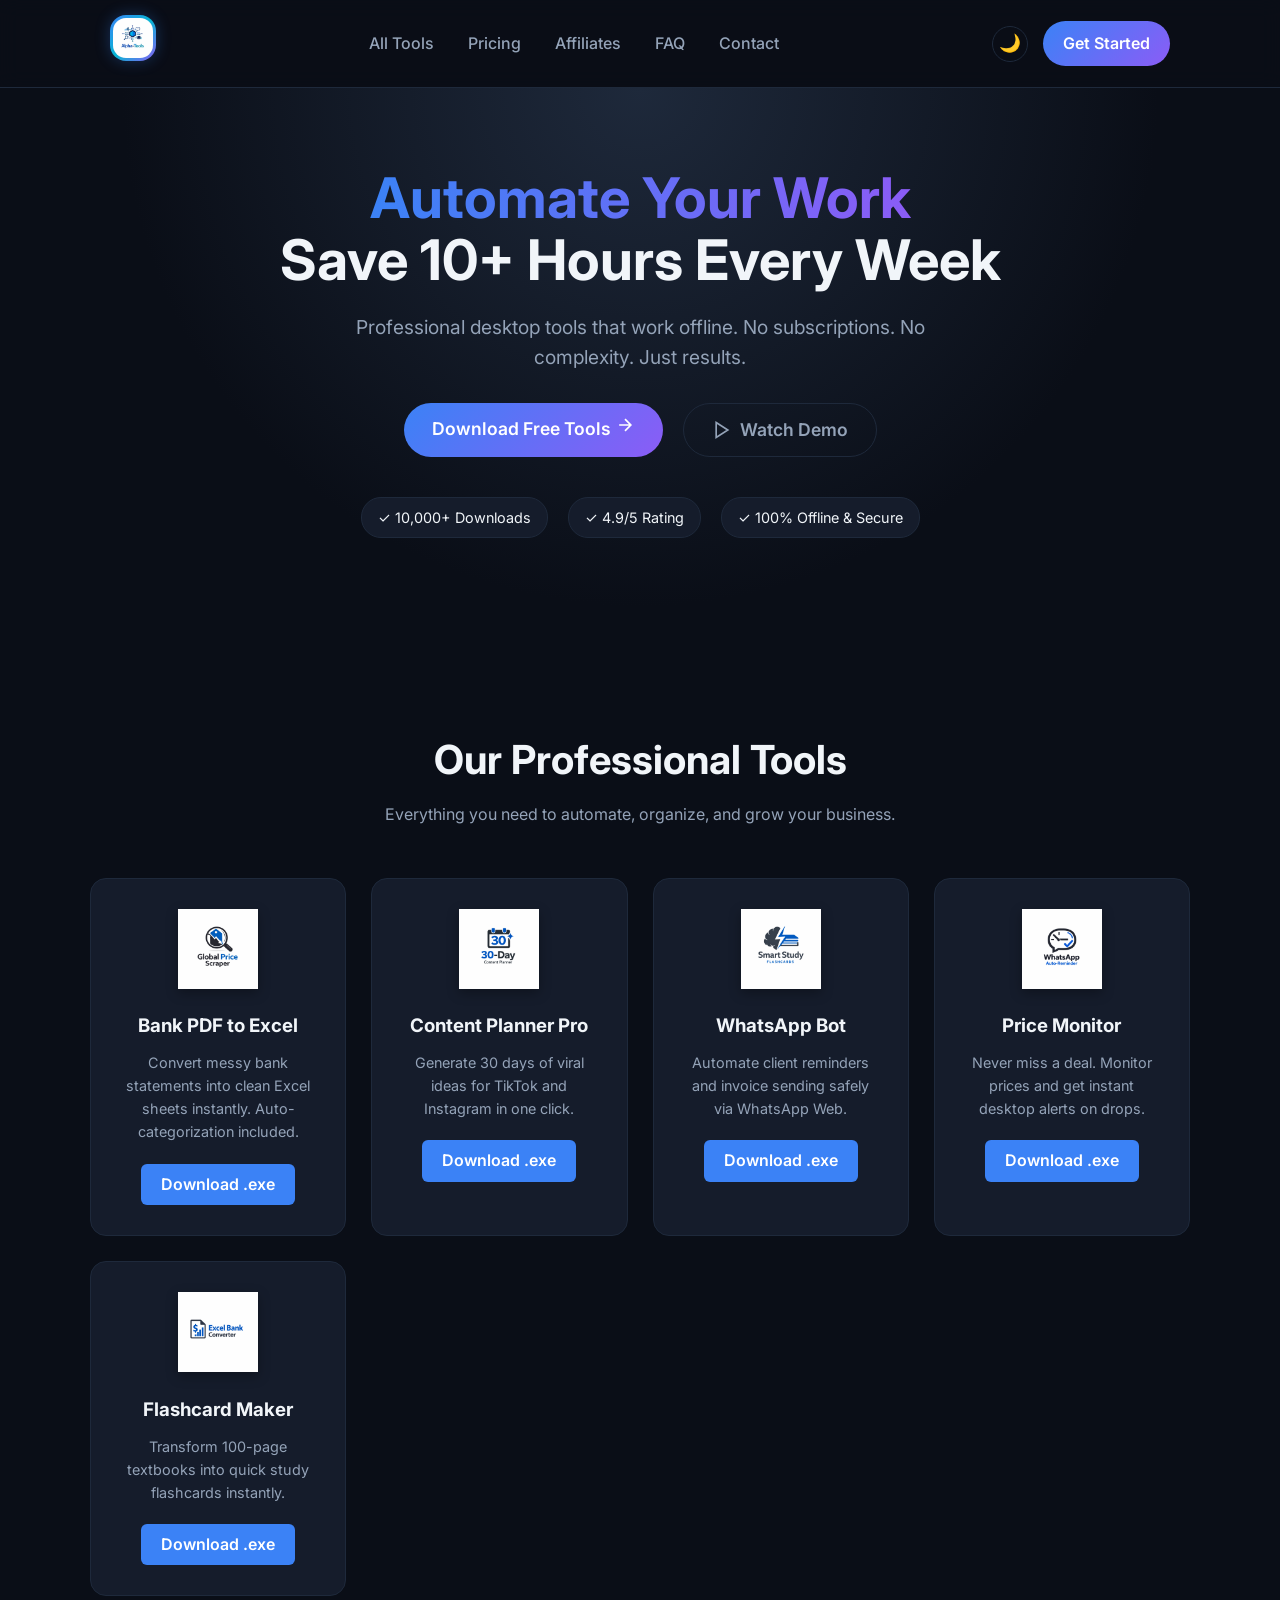
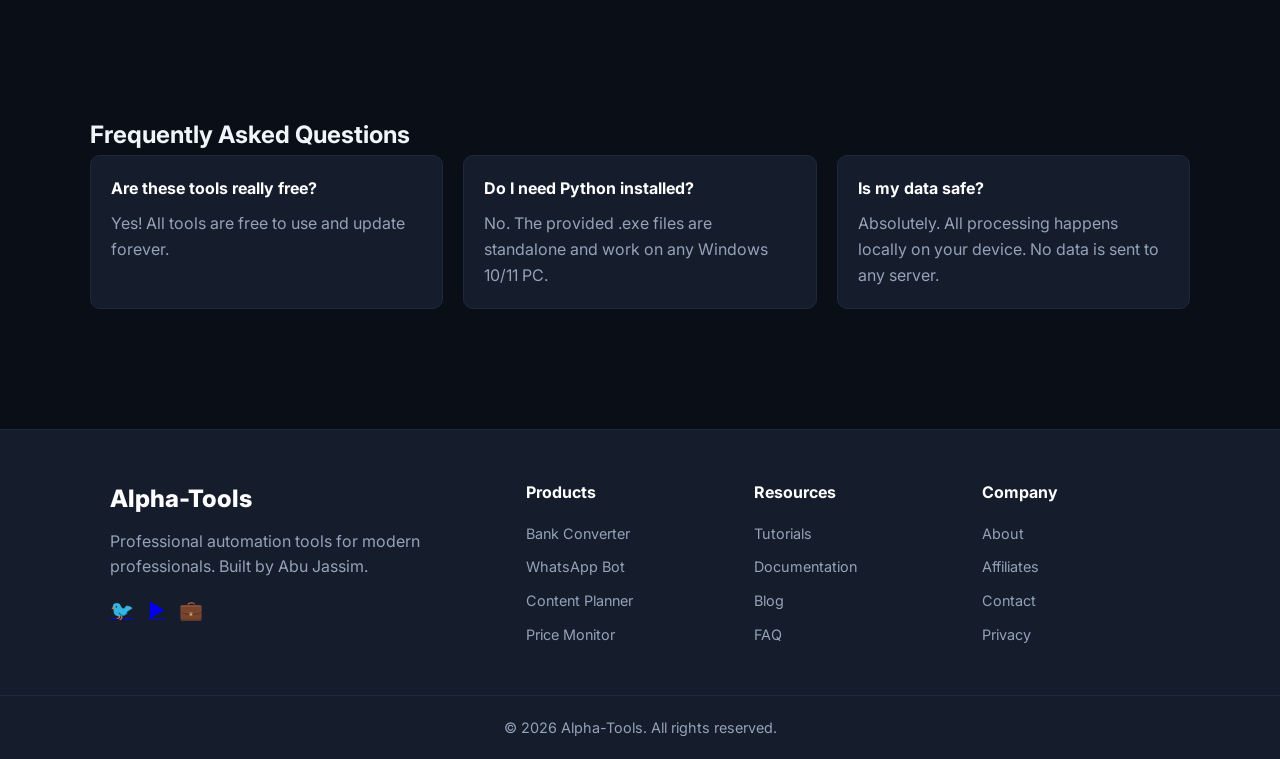
==== commit a793cfea: "Added Brand Guidelines and Affiliate Program Page" ====
--- a/index.html
+++ b/index.html
@@ -44,6 +44,7 @@
             <div class="nav-links">
                 <a href="#tools">All Tools</a>
                 <a href="#pricing">Pricing</a>
+                <a href="affiliate.html">Affiliates</a>
                 <a href="#faq">FAQ</a>
                 <a href="#contact">Contact</a>
             </div>
